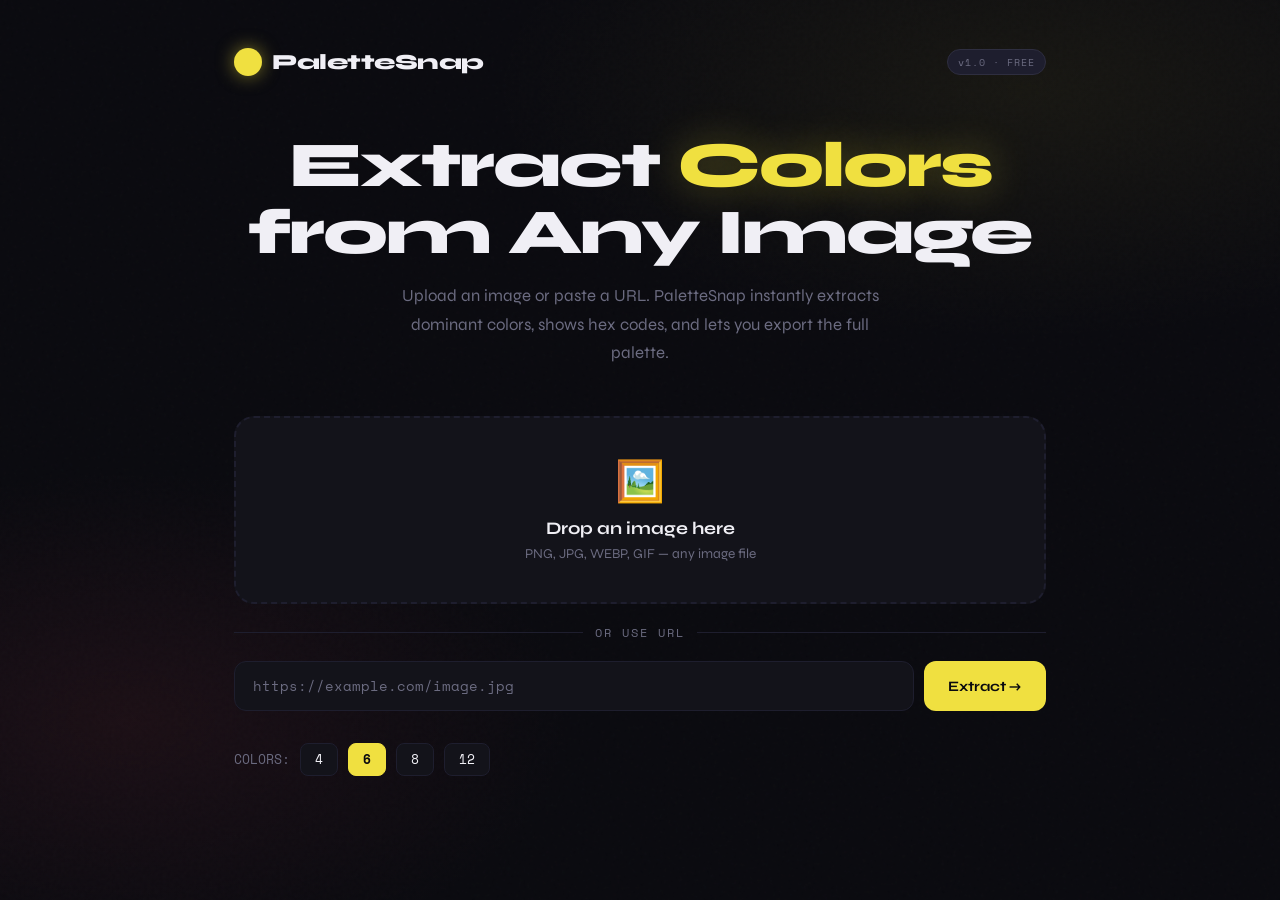
==== color-palette-extractor.html @ 1d2d79c6 "Started PaletteSnap" ====
<!DOCTYPE html>
<html lang="en">
<head>
<meta charset="UTF-8" />
<meta name="viewport" content="width=device-width, initial-scale=1.0"/>
<title>PaletteSnap — Color Palette Extractor</title>
<link href="https://fonts.googleapis.com/css2?family=Syne:wght@400;600;700;800&family=Space+Mono:wght@400;700&display=swap" rel="stylesheet"/>
<style>
  :root {
    --bg: #0a0a0f;
    --surface: #13131a;
    --border: #1e1e2e;
    --accent: #f0e040;
    --accent2: #ff4f6d;
    --text: #f0eff5;
    --muted: #6b6b80;
    --card: #18181f;
  }

  *, *::before, *::after { box-sizing: border-box; margin: 0; padding: 0; }

  body {
    background: var(--bg);
    color: var(--text);
    font-family: 'Syne', sans-serif;
    min-height: 100vh;
    overflow-x: hidden;
  }

  /* animated bg */
  body::before {
    content: '';
    position: fixed;
    inset: 0;
    background:
      radial-gradient(ellipse 60% 40% at 80% 10%, rgba(240,224,64,0.06) 0%, transparent 70%),
      radial-gradient(ellipse 50% 40% at 10% 80%, rgba(255,79,109,0.07) 0%, transparent 70%);
    pointer-events: none;
    z-index: 0;
  }

  .grain {
    position: fixed;
    inset: 0;
    background-image: url("data:image/svg+xml,%3Csvg viewBox='0 0 256 256' xmlns='http://www.w3.org/2000/svg'%3E%3Cfilter id='n'%3E%3CfeTurbulence type='fractalNoise' baseFrequency='0.9' numOctaves='4' stitchTiles='stitch'/%3E%3C/filter%3E%3Crect width='100%25' height='100%25' filter='url(%23n)' opacity='0.04'/%3E%3C/svg%3E");
    pointer-events: none;
    z-index: 1;
    opacity: 0.5;
  }

  .wrapper {
    position: relative;
    z-index: 2;
    max-width: 860px;
    margin: 0 auto;
    padding: 48px 24px 80px;
  }

  header {
    display: flex;
    align-items: center;
    justify-content: space-between;
    margin-bottom: 56px;
    animation: fadeDown 0.7s ease both;
  }

  .logo {
    display: flex;
    align-items: center;
    gap: 10px;
    font-size: 1.35rem;
    font-weight: 800;
    letter-spacing: -0.5px;
  }

  .logo-dot {
    width: 28px; height: 28px;
    border-radius: 50%;
    background: var(--accent);
    display: inline-block;
    box-shadow: 0 0 18px rgba(240,224,64,0.5);
    animation: pulse 2.5s ease-in-out infinite;
  }

  .badge {
    font-family: 'Space Mono', monospace;
    font-size: 0.65rem;
    background: var(--border);
    border: 1px solid #2e2e40;
    color: var(--muted);
    padding: 4px 10px;
    border-radius: 20px;
    letter-spacing: 1px;
  }

  .hero {
    text-align: center;
    margin-bottom: 48px;
    animation: fadeUp 0.8s 0.1s ease both;
  }

  .hero h1 {
    font-size: clamp(2.4rem, 6vw, 4rem);
    font-weight: 800;
    line-height: 1.05;
    letter-spacing: -2px;
    margin-bottom: 16px;
  }

  .hero h1 span {
    color: var(--accent);
    text-shadow: 0 0 40px rgba(240,224,64,0.3);
  }

  .hero p {
    color: var(--muted);
    font-size: 1.05rem;
    max-width: 500px;
    margin: 0 auto;
    line-height: 1.7;
    font-weight: 400;
  }

  /* Upload Zone */
  .upload-zone {
    background: var(--surface);
    border: 2px dashed var(--border);
    border-radius: 20px;
    padding: 40px 24px;
    text-align: center;
    cursor: pointer;
    transition: border-color 0.25s, background 0.25s, transform 0.2s;
    margin-bottom: 20px;
    animation: fadeUp 0.8s 0.2s ease both;
    position: relative;
    overflow: hidden;
  }

  .upload-zone:hover, .upload-zone.drag-over {
    border-color: var(--accent);
    background: rgba(240,224,64,0.04);
    transform: translateY(-2px);
  }

  .upload-zone input[type="file"] {
    position: absolute;
    inset: 0;
    opacity: 0;
    cursor: pointer;
    width: 100%;
    height: 100%;
  }

  .upload-icon {
    font-size: 2.5rem;
    margin-bottom: 12px;
    display: block;
  }

  .upload-zone h3 {
    font-size: 1.1rem;
    font-weight: 700;
    margin-bottom: 6px;
  }

  .upload-zone p {
    font-size: 0.85rem;
    color: var(--muted);
  }

  .divider {
    display: flex;
    align-items: center;
    gap: 12px;
    margin-bottom: 20px;
    color: var(--muted);
    font-family: 'Space Mono', monospace;
    font-size: 0.75rem;
    letter-spacing: 2px;
    animation: fadeUp 0.8s 0.25s ease both;
  }
  .divider::before, .divider::after {
    content: '';
    flex: 1;
    height: 1px;
    background: var(--border);
  }

  /* URL Input */
  .url-row {
    display: flex;
    gap: 10px;
    margin-bottom: 32px;
    animation: fadeUp 0.8s 0.3s ease both;
  }

  .url-input {
    flex: 1;
    background: var(--surface);
    border: 1px solid var(--border);
    border-radius: 12px;
    padding: 14px 18px;
    color: var(--text);
    font-family: 'Space Mono', monospace;
    font-size: 0.85rem;
    outline: none;
    transition: border-color 0.2s, box-shadow 0.2s;
  }

  .url-input::placeholder { color: var(--muted); }

  .url-input:focus {
    border-color: var(--accent);
    box-shadow: 0 0 0 3px rgba(240,224,64,0.12);
  }

  .btn-extract {
    background: var(--accent);
    color: #0a0a0f;
    border: none;
    border-radius: 12px;
    padding: 14px 24px;
    font-family: 'Syne', sans-serif;
    font-weight: 700;
    font-size: 0.9rem;
    cursor: pointer;
    transition: transform 0.15s, box-shadow 0.2s;
    white-space: nowrap;
  }

  .btn-extract:hover {
    transform: translateY(-2px);
    box-shadow: 0 8px 24px rgba(240,224,64,0.3);
  }

  .btn-extract:active { transform: translateY(0); }

  .btn-extract:disabled {
    opacity: 0.5;
    cursor: not-allowed;
    transform: none;
  }

  /* Count selector */
  .options-row {
    display: flex;
    align-items: center;
    gap: 10px;
    margin-bottom: 36px;
    flex-wrap: wrap;
    animation: fadeUp 0.8s 0.35s ease both;
  }

  .options-row label {
    font-size: 0.8rem;
    color: var(--muted);
    font-family: 'Space Mono', monospace;
  }

  .color-count-btn {
    background: var(--surface);
    border: 1px solid var(--border);
    color: var(--text);
    border-radius: 8px;
    padding: 6px 14px;
    font-family: 'Space Mono', monospace;
    font-size: 0.8rem;
    cursor: pointer;
    transition: all 0.2s;
  }

  .color-count-btn.active {
    background: var(--accent);
    border-color: var(--accent);
    color: #0a0a0f;
    font-weight: 700;
  }

  /* Preview */
  #preview-section { display: none; animation: fadeUp 0.5s ease both; }

  .preview-wrap {
    background: var(--card);
    border: 1px solid var(--border);
    border-radius: 20px;
    overflow: hidden;
    margin-bottom: 28px;
  }

  .preview-img-wrap {
    width: 100%;
    max-height: 320px;
    overflow: hidden;
    position: relative;
  }

  .preview-img-wrap img {
    width: 100%;
    height: 100%;
    object-fit: cover;
    display: block;
  }

  .preview-bar {
    display: flex;
    align-items: center;
    justify-content: space-between;
    padding: 14px 20px;
    border-top: 1px solid var(--border);
    font-size: 0.8rem;
    color: var(--muted);
    font-family: 'Space Mono', monospace;
  }

  #filename { color: var(--text); }

  /* Palette strip */
  .palette-strip {
    display: flex;
    height: 56px;
    border-radius: 16px;
    overflow: hidden;
    margin-bottom: 28px;
    box-shadow: 0 4px 24px rgba(0,0,0,0.4);
  }

  .palette-strip-color {
    flex: 1;
    transition: flex 0.3s ease;
    cursor: pointer;
    position: relative;
  }

  .palette-strip-color:hover { flex: 2; }

  /* Color cards */
  .palette-grid {
    display: grid;
    grid-template-columns: repeat(auto-fill, minmax(150px, 1fr));
    gap: 14px;
    margin-bottom: 32px;
  }

  .color-card {
    background: var(--card);
    border: 1px solid var(--border);
    border-radius: 16px;
    overflow: hidden;
    cursor: pointer;
    transition: transform 0.2s, box-shadow 0.2s;
    animation: popIn 0.4s ease both;
  }

  .color-card:hover {
    transform: translateY(-4px);
    box-shadow: 0 12px 32px rgba(0,0,0,0.4);
  }

  .color-swatch {
    height: 90px;
    width: 100%;
    position: relative;
  }

  .copy-hint {
    position: absolute;
    inset: 0;
    display: flex;
    align-items: center;
    justify-content: center;
    background: rgba(0,0,0,0.4);
    font-size: 0.7rem;
    color: #fff;
    font-family: 'Space Mono', monospace;
    opacity: 0;
    transition: opacity 0.2s;
    letter-spacing: 1px;
  }

  .color-card:hover .copy-hint { opacity: 1; }

  .color-info {
    padding: 10px 12px;
  }

  .color-hex {
    font-family: 'Space Mono', monospace;
    font-size: 0.8rem;
    font-weight: 700;
    margin-bottom: 2px;
  }

  .color-rgb {
    font-size: 0.68rem;
    color: var(--muted);
    font-family: 'Space Mono', monospace;
  }

  /* Actions */
  .actions-row {
    display: flex;
    gap: 10px;
    flex-wrap: wrap;
  }

  .btn-action {
    background: var(--surface);
    border: 1px solid var(--border);
    color: var(--text);
    border-radius: 10px;
    padding: 10px 18px;
    font-family: 'Syne', sans-serif;
    font-weight: 600;
    font-size: 0.85rem;
    cursor: pointer;
    transition: all 0.2s;
    display: flex;
    align-items: center;
    gap: 6px;
  }

  .btn-action:hover {
    border-color: var(--accent);
    color: var(--accent);
  }

  .btn-action.primary {
    background: var(--accent2);
    border-color: var(--accent2);
    color: #fff;
  }

  .btn-action.primary:hover {
    opacity: 0.85;
    color: #fff;
  }

  /* Toast */
  .toast {
    position: fixed;
    bottom: 32px;
    right: 32px;
    background: var(--accent);
    color: #0a0a0f;
    padding: 12px 20px;
    border-radius: 12px;
    font-weight: 700;
    font-size: 0.85rem;
    z-index: 9999;
    transform: translateY(80px);
    opacity: 0;
    transition: all 0.3s cubic-bezier(0.34,1.56,0.64,1);
    pointer-events: none;
  }

  .toast.show {
    transform: translateY(0);
    opacity: 1;
  }

  /* Loader */
  .loader {
    display: none;
    text-align: center;
    padding: 40px;
    animation: fadeUp 0.3s ease both;
  }

  .loader-ring {
    width: 48px;
    height: 48px;
    border: 3px solid var(--border);
    border-top-color: var(--accent);
    border-radius: 50%;
    animation: spin 0.9s linear infinite;
    margin: 0 auto 16px;
  }

  .loader p {
    color: var(--muted);
    font-size: 0.85rem;
    font-family: 'Space Mono', monospace;
  }

  /* Stats */
  .stats-row {
    display: flex;
    gap: 16px;
    margin-bottom: 24px;
    flex-wrap: wrap;
  }

  .stat {
    background: var(--card);
    border: 1px solid var(--border);
    border-radius: 12px;
    padding: 12px 18px;
  }

  .stat-label {
    font-size: 0.7rem;
    color: var(--muted);
    font-family: 'Space Mono', monospace;
    letter-spacing: 1px;
    margin-bottom: 4px;
  }

  .stat-value {
    font-size: 1.1rem;
    font-weight: 700;
  }

  /* Animations */
  @keyframes fadeDown { from { opacity:0; transform:translateY(-16px); } to { opacity:1; transform:none; } }
  @keyframes fadeUp   { from { opacity:0; transform:translateY(16px);  } to { opacity:1; transform:none; } }
  @keyframes pulse    { 0%,100%{ box-shadow: 0 0 18px rgba(240,224,64,0.5); } 50%{ box-shadow: 0 0 32px rgba(240,224,64,0.8); } }
  @keyframes spin     { to { transform: rotate(360deg); } }
  @keyframes popIn    { from { opacity:0; transform: scale(0.85); } to { opacity:1; transform: scale(1); } }

  canvas { display: none; }

  @media (max-width: 560px) {
    .url-row { flex-direction: column; }
    .palette-grid { grid-template-columns: repeat(3, 1fr); }
    .hero h1 { letter-spacing: -1px; }
  }
</style>
</head>
<body>
<div class="grain"></div>

<div class="wrapper">
  <header>
    <div class="logo">
      <span class="logo-dot"></span>
      PaletteSnap
    </div>
    <span class="badge">v1.0 · FREE</span>
  </header>

  <div class="hero">
    <h1>Extract <span>Colors</span><br/>from Any Image</h1>
    <p>Upload an image or paste a URL. PaletteSnap instantly extracts dominant colors, shows hex codes, and lets you export the full palette.</p>
  </div>

  <!-- Upload -->
  <div class="upload-zone" id="dropZone">
    <input type="file" id="fileInput" accept="image/*" />
    <span class="upload-icon">🖼️</span>
    <h3>Drop an image here</h3>
    <p>PNG, JPG, WEBP, GIF — any image file</p>
  </div>

  <div class="divider">OR USE URL</div>

  <div class="url-row">
    <input class="url-input" id="urlInput" type="text" placeholder="https://example.com/image.jpg" />
    <button class="btn-extract" id="urlBtn">Extract →</button>
  </div>

  <div class="options-row">
    <span style="font-size:0.8rem;color:var(--muted);font-family:'Space Mono',monospace;">COLORS:</span>
    <button class="color-count-btn" data-count="4">4</button>
    <button class="color-count-btn active" data-count="6">6</button>
    <button class="color-count-btn" data-count="8">8</button>
    <button class="color-count-btn" data-count="12">12</button>
  </div>

  <!-- Loader -->
  <div class="loader" id="loader">
    <div class="loader-ring"></div>
    <p>Sampling pixels...</p>
  </div>

  <!-- Results -->
  <div id="preview-section">
    <div class="preview-wrap">
      <div class="preview-img-wrap">
        <img id="previewImg" src="" alt="preview" crossorigin="anonymous"/>
      </div>
      <div class="preview-bar">
        <span id="filename">image.jpg</span>
        <span id="dimensions">—</span>
      </div>
    </div>

    <div class="stats-row" id="statsRow"></div>

    <div class="palette-strip" id="paletteStrip"></div>

    <div class="palette-grid" id="paletteGrid"></div>

    <div class="actions-row">
      <button class="btn-action" id="copyAllBtn">📋 Copy All HEX</button>
      <button class="btn-action" id="copyCssBtn">🎨 Copy CSS Variables</button>
      <button class="btn-action primary" id="downloadBtn">⬇ Download PNG Palette</button>
      <button class="btn-action" id="resetBtn">↩ New Image</button>
    </div>
  </div>
</div>

<!-- Toast -->
<div class="toast" id="toast"></div>

<canvas id="canvas"></canvas>

<script>
  let colorCount = 6;
  let currentColors = [];
  let currentImgEl = null;

  // Color count buttons
  document.querySelectorAll('.color-count-btn').forEach(btn => {
    btn.addEventListener('click', () => {
      document.querySelectorAll('.color-count-btn').forEach(b => b.classList.remove('active'));
      btn.classList.add('active');
      colorCount = parseInt(btn.dataset.count);
      if (currentImgEl) processImage(currentImgEl);
    });
  });

  // Drop zone
  const dropZone = document.getElementById('dropZone');
  dropZone.addEventListener('dragover', e => { e.preventDefault(); dropZone.classList.add('drag-over'); });
  dropZone.addEventListener('dragleave', () => dropZone.classList.remove('drag-over'));
  dropZone.addEventListener('drop', e => {
    e.preventDefault();
    dropZone.classList.remove('drag-over');
    const file = e.dataTransfer.files[0];
    if (file && file.type.startsWith('image/')) loadFile(file);
  });

  document.getElementById('fileInput').addEventListener('change', e => {
    if (e.target.files[0]) loadFile(e.target.files[0]);
  });

  document.getElementById('urlBtn').addEventListener('click', () => {
    const url = document.getElementById('urlInput').value.trim();
    if (!url) return;
    loadUrl(url);
  });

  document.getElementById('urlInput').addEventListener('keydown', e => {
    if (e.key === 'Enter') document.getElementById('urlBtn').click();
  });

  function loadFile(file) {
    const reader = new FileReader();
    reader.onload = e => {
      const img = new Image();
      img.onload = () => {
        document.getElementById('filename').textContent = file.name;
        processImage(img);
      };
      img.src = e.target.result;
      document.getElementById('previewImg').src = e.target.result;
    };
    reader.readAsDataURL(file);
  }

  function loadUrl(url) {
    showLoader(true);
    // Use a CORS proxy for cross-origin images
    const proxied = `https://corsproxy.io/?${encodeURIComponent(url)}`;
    const img = new Image();
    img.crossOrigin = 'anonymous';
    img.onload = () => {
      document.getElementById('previewImg').src = img.src;
      document.getElementById('filename').textContent = url.split('/').pop() || 'image';
      processImage(img);
      showLoader(false);
    };
    img.onerror = () => {
      showLoader(false);
      showToast('❌ Could not load image. Try uploading directly.');
    };
    img.src = proxied;
  }

  function showLoader(show) {
    document.getElementById('loader').style.display = show ? 'block' : 'none';
    document.getElementById('preview-section').style.display = show ? 'none' : 'block';
  }

  function processImage(img) {
    showLoader(true);
    currentImgEl = img;
    setTimeout(() => {
      const canvas = document.getElementById('canvas');
      const ctx = canvas.getContext('2d');
      const size = 150;
      canvas.width = size;
      canvas.height = size;
      ctx.drawImage(img, 0, 0, size, size);
      const data = ctx.getImageData(0, 0, size, size).data;
      const colors = extractColors(data, colorCount);
      currentColors = colors;
      document.getElementById('dimensions').textContent = `${img.naturalWidth || img.width} × ${img.naturalHeight || img.height}px`;
      renderPalette(colors);
      renderStats(colors);
      showLoader(false);
    }, 50);
  }

  function extractColors(data, count) {
    // Simple k-means-like quantization by sampling + clustering
    const pixels = [];
    for (let i = 0; i < data.length; i += 4) {
      const r = data[i], g = data[i+1], b = data[i+2], a = data[i+3];
      if (a < 128) continue;
      // Skip near-white and near-black to get interesting colors
      pixels.push([r, g, b]);
    }

    // Sample down
    const sample = [];
    const step = Math.max(1, Math.floor(pixels.length / 800));
    for (let i = 0; i < pixels.length; i += step) sample.push(pixels[i]);

    // Quantize into buckets
    const bucketSize = 32;
    const buckets = {};
    for (const [r,g,b] of sample) {
      const key = `${Math.floor(r/bucketSize)},${Math.floor(g/bucketSize)},${Math.floor(b/bucketSize)}`;
      if (!buckets[key]) buckets[key] = { sum: [0,0,0], count: 0 };
      buckets[key].sum[0] += r;
      buckets[key].sum[1] += g;
      buckets[key].sum[2] += b;
      buckets[key].count++;
    }

    // Sort by frequency
    const sorted = Object.values(buckets).sort((a,b) => b.count - a.count);

    // Pick diverse colors
    const result = [];
    for (const bucket of sorted) {
      if (result.length >= count) break;
      const r = Math.round(bucket.sum[0] / bucket.count);
      const g = Math.round(bucket.sum[1] / bucket.count);
      const b = Math.round(bucket.sum[2] / bucket.count);
      // Check distance from existing
      let tooClose = false;
      for (const c of result) {
        const dist = Math.sqrt((r-c[0])**2 + (g-c[1])**2 + (b-c[2])**2);
        if (dist < 55) { tooClose = true; break; }
      }
      if (!tooClose) result.push([r,g,b]);
    }

    // Fill if not enough
    let idx = 0;
    while (result.length < count && idx < sorted.length) {
      const bucket = sorted[idx++];
      const r = Math.round(bucket.sum[0] / bucket.count);
      const g = Math.round(bucket.sum[1] / bucket.count);
      const b = Math.round(bucket.sum[2] / bucket.count);
      if (!result.find(c => c[0]===r && c[1]===g && c[2]===b)) result.push([r,g,b]);
    }

    return result.slice(0, count);
  }

  function toHex([r,g,b]) {
    return '#' + [r,g,b].map(v => v.toString(16).padStart(2,'0')).join('').toUpperCase();
  }

  function getLuminance([r,g,b]) {
    return 0.299*r + 0.587*g + 0.114*b;
  }

  function renderPalette(colors) {
    // Strip
    const strip = document.getElementById('paletteStrip');
    strip.innerHTML = '';
    colors.forEach(c => {
      const div = document.createElement('div');
      div.className = 'palette-strip-color';
      div.style.background = `rgb(${c[0]},${c[1]},${c[2]})`;
      div.title = toHex(c);
      div.onclick = () => { copyText(toHex(c)); showToast(`Copied ${toHex(c)}`); };
      strip.appendChild(div);
    });

    // Grid
    const grid = document.getElementById('paletteGrid');
    grid.innerHTML = '';
    colors.forEach((c, i) => {
      const hex = toHex(c);
      const lum = getLuminance(c);
      const textColor = lum > 128 ? '#1a1a1a' : '#f0f0f0';
      const card = document.createElement('div');
      card.className = 'color-card';
      card.style.animationDelay = `${i * 0.05}s`;
      card.innerHTML = `
        <div class="color-swatch" style="background:rgb(${c[0]},${c[1]},${c[2]})">
          <div class="copy-hint" style="color:${textColor}">CLICK TO COPY</div>
        </div>
        <div class="color-info">
          <div class="color-hex">${hex}</div>
          <div class="color-rgb">rgb(${c[0]}, ${c[1]}, ${c[2]})</div>
        </div>`;
      card.onclick = () => { copyText(hex); showToast(`Copied ${hex}!`); };
      grid.appendChild(card);
    });

    document.getElementById('preview-section').style.display = 'block';
  }

  function renderStats(colors) {
    const avgLum = colors.reduce((s, c) => s + getLuminance(c), 0) / colors.length;
    const tone = avgLum > 200 ? 'Light' : avgLum > 100 ? 'Balanced' : 'Dark';
    const hues = colors.map(([r,g,b]) => {
      const max = Math.max(r,g,b), min = Math.min(r,g,b);
      if (max === min) return 0;
      const d = max - min;
      let h = max===r ? (g-b)/d + (g<b?6:0) : max===g ? (b-r)/d+2 : (r-g)/d+4;
      return h * 60;
    });
    const hueRange = Math.max(...hues) - Math.min(...hues);
    const variety = hueRange > 180 ? 'Diverse' : hueRange > 90 ? 'Varied' : 'Monochromatic';

    document.getElementById('statsRow').innerHTML = `
      <div class="stat"><div class="stat-label">COLORS</div><div class="stat-value">${colors.length}</div></div>
      <div class="stat"><div class="stat-label">TONE</div><div class="stat-value">${tone}</div></div>
      <div class="stat"><div class="stat-label">VARIETY</div><div class="stat-value">${variety}</div></div>
      <div class="stat"><div class="stat-label">AVG BRIGHTNESS</div><div class="stat-value">${Math.round(avgLum)}</div></div>
    `;
  }

  // Action buttons
  document.getElementById('copyAllBtn').onclick = () => {
    const hexList = currentColors.map(toHex).join(', ');
    copyText(hexList);
    showToast('All HEX codes copied!');
  };

  document.getElementById('copyCssBtn').onclick = () => {
    const vars = currentColors.map((c,i) => `  --color-${i+1}: ${toHex(c)};`).join('\n');
    copyText(`:root {\n${vars}\n}`);
    showToast('CSS variables copied!');
  };

  document.getElementById('downloadBtn').onclick = () => {
    const c = document.createElement('canvas');
    const cols = currentColors.length;
    const sw = 140, sh = 100;
    c.width = sw * cols;
    c.height = sh + 40;
    const ctx = c.getContext('2d');
    ctx.fillStyle = '#13131a';
    ctx.fillRect(0, 0, c.width, c.height);
    currentColors.forEach(([r,g,b], i) => {
      ctx.fillStyle = `rgb(${r},${g},${b})`;
      ctx.fillRect(i * sw, 0, sw, sh);
      ctx.fillStyle = '#f0eff5';
      ctx.font = 'bold 12px monospace';
      ctx.textAlign = 'center';
      ctx.fillText(toHex([r,g,b]), i * sw + sw/2, sh + 24);
    });
    const a = document.createElement('a');
    a.download = 'palette-snap.png';
    a.href = c.toDataURL();
    a.click();
    showToast('Palette downloaded!');
  };

  document.getElementById('resetBtn').onclick = () => {
    document.getElementById('preview-section').style.display = 'none';
    document.getElementById('urlInput').value = '';
    document.getElementById('fileInput').value = '';
    currentColors = [];
    currentImgEl = null;
  };

  function copyText(text) {
    navigator.clipboard.writeText(text).catch(() => {
      const ta = document.createElement('textarea');
      ta.value = text;
      document.body.appendChild(ta);
      ta.select();
      document.execCommand('copy');
      document.body.removeChild(ta);
    });
  }

  let toastTimer;
  function showToast(msg) {
    const toast = document.getElementById('toast');
    toast.textContent = msg;
    toast.classList.add('show');
    clearTimeout(toastTimer);
    toastTimer = setTimeout(() => toast.classList.remove('show'), 2200);
  }
</script>
</body>
</html>
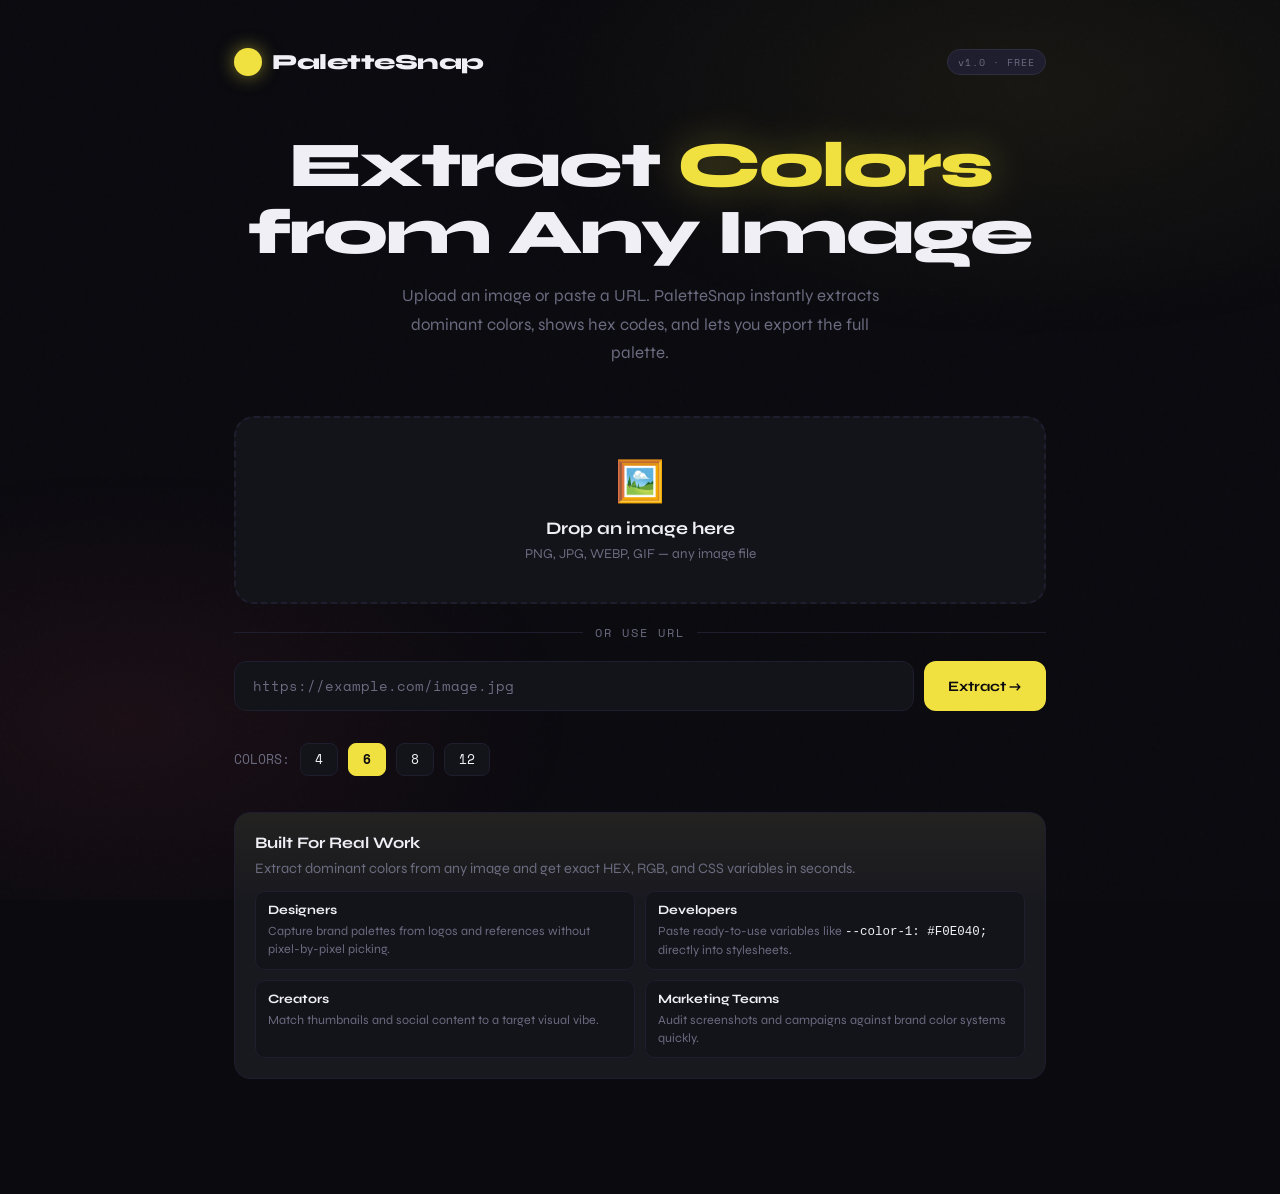
==== commit 41e784ee: "loading algorithm fixed" ====
--- a/color-palette-extractor.html
+++ b/color-palette-extractor.html
@@ -1,530 +1,11 @@
 <!DOCTYPE html>
 <html lang="en">
 <head>
-<meta charset="UTF-8" />
-<meta name="viewport" content="width=device-width, initial-scale=1.0"/>
-<title>PaletteSnap — Color Palette Extractor</title>
-<link href="https://fonts.googleapis.com/css2?family=Syne:wght@400;600;700;800&family=Space+Mono:wght@400;700&display=swap" rel="stylesheet"/>
-<style>
-  :root {
-    --bg: #0a0a0f;
-    --surface: #13131a;
-    --border: #1e1e2e;
-    --accent: #f0e040;
-    --accent2: #ff4f6d;
-    --text: #f0eff5;
-    --muted: #6b6b80;
-    --card: #18181f;
-  }
-
-  *, *::before, *::after { box-sizing: border-box; margin: 0; padding: 0; }
-
-  body {
-    background: var(--bg);
-    color: var(--text);
-    font-family: 'Syne', sans-serif;
-    min-height: 100vh;
-    overflow-x: hidden;
-  }
-
-  /* animated bg */
-  body::before {
-    content: '';
-    position: fixed;
-    inset: 0;
-    background:
-      radial-gradient(ellipse 60% 40% at 80% 10%, rgba(240,224,64,0.06) 0%, transparent 70%),
-      radial-gradient(ellipse 50% 40% at 10% 80%, rgba(255,79,109,0.07) 0%, transparent 70%);
-    pointer-events: none;
-    z-index: 0;
-  }
-
-  .grain {
-    position: fixed;
-    inset: 0;
-    background-image: url("data:image/svg+xml,%3Csvg viewBox='0 0 256 256' xmlns='http://www.w3.org/2000/svg'%3E%3Cfilter id='n'%3E%3CfeTurbulence type='fractalNoise' baseFrequency='0.9' numOctaves='4' stitchTiles='stitch'/%3E%3C/filter%3E%3Crect width='100%25' height='100%25' filter='url(%23n)' opacity='0.04'/%3E%3C/svg%3E");
-    pointer-events: none;
-    z-index: 1;
-    opacity: 0.5;
-  }
-
-  .wrapper {
-    position: relative;
-    z-index: 2;
-    max-width: 860px;
-    margin: 0 auto;
-    padding: 48px 24px 80px;
-  }
-
-  header {
-    display: flex;
-    align-items: center;
-    justify-content: space-between;
-    margin-bottom: 56px;
-    animation: fadeDown 0.7s ease both;
-  }
-
-  .logo {
-    display: flex;
-    align-items: center;
-    gap: 10px;
-    font-size: 1.35rem;
-    font-weight: 800;
-    letter-spacing: -0.5px;
-  }
-
-  .logo-dot {
-    width: 28px; height: 28px;
-    border-radius: 50%;
-    background: var(--accent);
-    display: inline-block;
-    box-shadow: 0 0 18px rgba(240,224,64,0.5);
-    animation: pulse 2.5s ease-in-out infinite;
-  }
-
-  .badge {
-    font-family: 'Space Mono', monospace;
-    font-size: 0.65rem;
-    background: var(--border);
-    border: 1px solid #2e2e40;
-    color: var(--muted);
-    padding: 4px 10px;
-    border-radius: 20px;
-    letter-spacing: 1px;
-  }
-
-  .hero {
-    text-align: center;
-    margin-bottom: 48px;
-    animation: fadeUp 0.8s 0.1s ease both;
-  }
-
-  .hero h1 {
-    font-size: clamp(2.4rem, 6vw, 4rem);
-    font-weight: 800;
-    line-height: 1.05;
-    letter-spacing: -2px;
-    margin-bottom: 16px;
-  }
-
-  .hero h1 span {
-    color: var(--accent);
-    text-shadow: 0 0 40px rgba(240,224,64,0.3);
-  }
-
-  .hero p {
-    color: var(--muted);
-    font-size: 1.05rem;
-    max-width: 500px;
-    margin: 0 auto;
-    line-height: 1.7;
-    font-weight: 400;
-  }
-
-  /* Upload Zone */
-  .upload-zone {
-    background: var(--surface);
-    border: 2px dashed var(--border);
-    border-radius: 20px;
-    padding: 40px 24px;
-    text-align: center;
-    cursor: pointer;
-    transition: border-color 0.25s, background 0.25s, transform 0.2s;
-    margin-bottom: 20px;
-    animation: fadeUp 0.8s 0.2s ease both;
-    position: relative;
-    overflow: hidden;
-  }
-
-  .upload-zone:hover, .upload-zone.drag-over {
-    border-color: var(--accent);
-    background: rgba(240,224,64,0.04);
-    transform: translateY(-2px);
-  }
-
-  .upload-zone input[type="file"] {
-    position: absolute;
-    inset: 0;
-    opacity: 0;
-    cursor: pointer;
-    width: 100%;
-    height: 100%;
-  }
-
-  .upload-icon {
-    font-size: 2.5rem;
-    margin-bottom: 12px;
-    display: block;
-  }
-
-  .upload-zone h3 {
-    font-size: 1.1rem;
-    font-weight: 700;
-    margin-bottom: 6px;
-  }
-
-  .upload-zone p {
-    font-size: 0.85rem;
-    color: var(--muted);
-  }
-
-  .divider {
-    display: flex;
-    align-items: center;
-    gap: 12px;
-    margin-bottom: 20px;
-    color: var(--muted);
-    font-family: 'Space Mono', monospace;
-    font-size: 0.75rem;
-    letter-spacing: 2px;
-    animation: fadeUp 0.8s 0.25s ease both;
-  }
-  .divider::before, .divider::after {
-    content: '';
-    flex: 1;
-    height: 1px;
-    background: var(--border);
-  }
-
-  /* URL Input */
-  .url-row {
-    display: flex;
-    gap: 10px;
-    margin-bottom: 32px;
-    animation: fadeUp 0.8s 0.3s ease both;
-  }
-
-  .url-input {
-    flex: 1;
-    background: var(--surface);
-    border: 1px solid var(--border);
-    border-radius: 12px;
-    padding: 14px 18px;
-    color: var(--text);
-    font-family: 'Space Mono', monospace;
-    font-size: 0.85rem;
-    outline: none;
-    transition: border-color 0.2s, box-shadow 0.2s;
-  }
-
-  .url-input::placeholder { color: var(--muted); }
-
-  .url-input:focus {
-    border-color: var(--accent);
-    box-shadow: 0 0 0 3px rgba(240,224,64,0.12);
-  }
-
-  .btn-extract {
-    background: var(--accent);
-    color: #0a0a0f;
-    border: none;
-    border-radius: 12px;
-    padding: 14px 24px;
-    font-family: 'Syne', sans-serif;
-    font-weight: 700;
-    font-size: 0.9rem;
-    cursor: pointer;
-    transition: transform 0.15s, box-shadow 0.2s;
-    white-space: nowrap;
-  }
-
-  .btn-extract:hover {
-    transform: translateY(-2px);
-    box-shadow: 0 8px 24px rgba(240,224,64,0.3);
-  }
-
-  .btn-extract:active { transform: translateY(0); }
-
-  .btn-extract:disabled {
-    opacity: 0.5;
-    cursor: not-allowed;
-    transform: none;
-  }
-
-  /* Count selector */
-  .options-row {
-    display: flex;
-    align-items: center;
-    gap: 10px;
-    margin-bottom: 36px;
-    flex-wrap: wrap;
-    animation: fadeUp 0.8s 0.35s ease both;
-  }
-
-  .options-row label {
-    font-size: 0.8rem;
-    color: var(--muted);
-    font-family: 'Space Mono', monospace;
-  }
-
-  .color-count-btn {
-    background: var(--surface);
-    border: 1px solid var(--border);
-    color: var(--text);
-    border-radius: 8px;
-    padding: 6px 14px;
-    font-family: 'Space Mono', monospace;
-    font-size: 0.8rem;
-    cursor: pointer;
-    transition: all 0.2s;
-  }
-
-  .color-count-btn.active {
-    background: var(--accent);
-    border-color: var(--accent);
-    color: #0a0a0f;
-    font-weight: 700;
-  }
-
-  /* Preview */
-  #preview-section { display: none; animation: fadeUp 0.5s ease both; }
-
-  .preview-wrap {
-    background: var(--card);
-    border: 1px solid var(--border);
-    border-radius: 20px;
-    overflow: hidden;
-    margin-bottom: 28px;
-  }
-
-  .preview-img-wrap {
-    width: 100%;
-    max-height: 320px;
-    overflow: hidden;
-    position: relative;
-  }
-
-  .preview-img-wrap img {
-    width: 100%;
-    height: 100%;
-    object-fit: cover;
-    display: block;
-  }
-
-  .preview-bar {
-    display: flex;
-    align-items: center;
-    justify-content: space-between;
-    padding: 14px 20px;
-    border-top: 1px solid var(--border);
-    font-size: 0.8rem;
-    color: var(--muted);
-    font-family: 'Space Mono', monospace;
-  }
-
-  #filename { color: var(--text); }
-
-  /* Palette strip */
-  .palette-strip {
-    display: flex;
-    height: 56px;
-    border-radius: 16px;
-    overflow: hidden;
-    margin-bottom: 28px;
-    box-shadow: 0 4px 24px rgba(0,0,0,0.4);
-  }
-
-  .palette-strip-color {
-    flex: 1;
-    transition: flex 0.3s ease;
-    cursor: pointer;
-    position: relative;
-  }
-
-  .palette-strip-color:hover { flex: 2; }
-
-  /* Color cards */
-  .palette-grid {
-    display: grid;
-    grid-template-columns: repeat(auto-fill, minmax(150px, 1fr));
-    gap: 14px;
-    margin-bottom: 32px;
-  }
-
-  .color-card {
-    background: var(--card);
-    border: 1px solid var(--border);
-    border-radius: 16px;
-    overflow: hidden;
-    cursor: pointer;
-    transition: transform 0.2s, box-shadow 0.2s;
-    animation: popIn 0.4s ease both;
-  }
-
-  .color-card:hover {
-    transform: translateY(-4px);
-    box-shadow: 0 12px 32px rgba(0,0,0,0.4);
-  }
-
-  .color-swatch {
-    height: 90px;
-    width: 100%;
-    position: relative;
-  }
-
-  .copy-hint {
-    position: absolute;
-    inset: 0;
-    display: flex;
-    align-items: center;
-    justify-content: center;
-    background: rgba(0,0,0,0.4);
-    font-size: 0.7rem;
-    color: #fff;
-    font-family: 'Space Mono', monospace;
-    opacity: 0;
-    transition: opacity 0.2s;
-    letter-spacing: 1px;
-  }
-
-  .color-card:hover .copy-hint { opacity: 1; }
-
-  .color-info {
-    padding: 10px 12px;
-  }
-
-  .color-hex {
-    font-family: 'Space Mono', monospace;
-    font-size: 0.8rem;
-    font-weight: 700;
-    margin-bottom: 2px;
-  }
-
-  .color-rgb {
-    font-size: 0.68rem;
-    color: var(--muted);
-    font-family: 'Space Mono', monospace;
-  }
-
-  /* Actions */
-  .actions-row {
-    display: flex;
-    gap: 10px;
-    flex-wrap: wrap;
-  }
-
-  .btn-action {
-    background: var(--surface);
-    border: 1px solid var(--border);
-    color: var(--text);
-    border-radius: 10px;
-    padding: 10px 18px;
-    font-family: 'Syne', sans-serif;
-    font-weight: 600;
-    font-size: 0.85rem;
-    cursor: pointer;
-    transition: all 0.2s;
-    display: flex;
-    align-items: center;
-    gap: 6px;
-  }
-
-  .btn-action:hover {
-    border-color: var(--accent);
-    color: var(--accent);
-  }
-
-  .btn-action.primary {
-    background: var(--accent2);
-    border-color: var(--accent2);
-    color: #fff;
-  }
-
-  .btn-action.primary:hover {
-    opacity: 0.85;
-    color: #fff;
-  }
-
-  /* Toast */
-  .toast {
-    position: fixed;
-    bottom: 32px;
-    right: 32px;
-    background: var(--accent);
-    color: #0a0a0f;
-    padding: 12px 20px;
-    border-radius: 12px;
-    font-weight: 700;
-    font-size: 0.85rem;
-    z-index: 9999;
-    transform: translateY(80px);
-    opacity: 0;
-    transition: all 0.3s cubic-bezier(0.34,1.56,0.64,1);
-    pointer-events: none;
-  }
-
-  .toast.show {
-    transform: translateY(0);
-    opacity: 1;
-  }
-
-  /* Loader */
-  .loader {
-    display: none;
-    text-align: center;
-    padding: 40px;
-    animation: fadeUp 0.3s ease both;
-  }
-
-  .loader-ring {
-    width: 48px;
-    height: 48px;
-    border: 3px solid var(--border);
-    border-top-color: var(--accent);
-    border-radius: 50%;
-    animation: spin 0.9s linear infinite;
-    margin: 0 auto 16px;
-  }
-
-  .loader p {
-    color: var(--muted);
-    font-size: 0.85rem;
-    font-family: 'Space Mono', monospace;
-  }
-
-  /* Stats */
-  .stats-row {
-    display: flex;
-    gap: 16px;
-    margin-bottom: 24px;
-    flex-wrap: wrap;
-  }
-
-  .stat {
-    background: var(--card);
-    border: 1px solid var(--border);
-    border-radius: 12px;
-    padding: 12px 18px;
-  }
-
-  .stat-label {
-    font-size: 0.7rem;
-    color: var(--muted);
-    font-family: 'Space Mono', monospace;
-    letter-spacing: 1px;
-    margin-bottom: 4px;
-  }
-
-  .stat-value {
-    font-size: 1.1rem;
-    font-weight: 700;
-  }
-
-  /* Animations */
-  @keyframes fadeDown { from { opacity:0; transform:translateY(-16px); } to { opacity:1; transform:none; } }
-  @keyframes fadeUp   { from { opacity:0; transform:translateY(16px);  } to { opacity:1; transform:none; } }
-  @keyframes pulse    { 0%,100%{ box-shadow: 0 0 18px rgba(240,224,64,0.5); } 50%{ box-shadow: 0 0 32px rgba(240,224,64,0.8); } }
-  @keyframes spin     { to { transform: rotate(360deg); } }
-  @keyframes popIn    { from { opacity:0; transform: scale(0.85); } to { opacity:1; transform: scale(1); } }
-
-  canvas { display: none; }
-
-  @media (max-width: 560px) {
-    .url-row { flex-direction: column; }
-    .palette-grid { grid-template-columns: repeat(3, 1fr); }
-    .hero h1 { letter-spacing: -1px; }
-  }
-</style>
+  <meta charset="UTF-8" />
+  <meta name="viewport" content="width=device-width, initial-scale=1.0" />
+  <title>PaletteSnap - Color Palette Extractor</title>
+  <link href="https://fonts.googleapis.com/css2?family=Syne:wght@400;600;700;800&family=Space+Mono:wght@400;700&display=swap" rel="stylesheet" />
+  <link rel="stylesheet" href="./styles/main.css" />
 </head>
 <body>
 <div class="grain"></div>
@@ -539,7 +20,7 @@
   </header>
 
   <div class="hero">
-    <h1>Extract <span>Colors</span><br/>from Any Image</h1>
+    <h1>Extract <span>Colors</span><br />from Any Image</h1>
     <p>Upload an image or paste a URL. PaletteSnap instantly extracts dominant colors, shows hex codes, and lets you export the full palette.</p>
   </div>
 
@@ -566,6 +47,17 @@
     <button class="color-count-btn" data-count="12">12</button>
   </div>
 
+  <section class="use-cases" aria-label="Who uses PaletteSnap">
+    <h2>Built For Real Work</h2>
+    <p>Extract dominant colors from any image and get exact HEX, RGB, and CSS variables in seconds.</p>
+    <div class="use-case-grid">
+      <article class="use-case-item"><strong>Designers</strong><span>Capture brand palettes from logos and references without pixel-by-pixel picking.</span></article>
+      <article class="use-case-item"><strong>Developers</strong><span>Paste ready-to-use variables like <code>--color-1: #F0E040;</code> directly into stylesheets.</span></article>
+      <article class="use-case-item"><strong>Creators</strong><span>Match thumbnails and social content to a target visual vibe.</span></article>
+      <article class="use-case-item"><strong>Marketing Teams</strong><span>Audit screenshots and campaigns against brand color systems quickly.</span></article>
+    </div>
+  </section>
+
   <!-- Loader -->
   <div class="loader" id="loader">
     <div class="loader-ring"></div>
@@ -576,7 +68,7 @@
   <div id="preview-section">
     <div class="preview-wrap">
       <div class="preview-img-wrap">
-        <img id="previewImg" src="" alt="preview" crossorigin="anonymous"/>
+        <img id="previewImg" src="" alt="preview" crossorigin="anonymous" />
       </div>
       <div class="preview-bar">
         <span id="filename">image.jpg</span>
@@ -603,295 +95,6 @@
 <div class="toast" id="toast"></div>
 
 <canvas id="canvas"></canvas>
-
-<script>
-  let colorCount = 6;
-  let currentColors = [];
-  let currentImgEl = null;
-
-  // Color count buttons
-  document.querySelectorAll('.color-count-btn').forEach(btn => {
-    btn.addEventListener('click', () => {
-      document.querySelectorAll('.color-count-btn').forEach(b => b.classList.remove('active'));
-      btn.classList.add('active');
-      colorCount = parseInt(btn.dataset.count);
-      if (currentImgEl) processImage(currentImgEl);
-    });
-  });
-
-  // Drop zone
-  const dropZone = document.getElementById('dropZone');
-  dropZone.addEventListener('dragover', e => { e.preventDefault(); dropZone.classList.add('drag-over'); });
-  dropZone.addEventListener('dragleave', () => dropZone.classList.remove('drag-over'));
-  dropZone.addEventListener('drop', e => {
-    e.preventDefault();
-    dropZone.classList.remove('drag-over');
-    const file = e.dataTransfer.files[0];
-    if (file && file.type.startsWith('image/')) loadFile(file);
-  });
-
-  document.getElementById('fileInput').addEventListener('change', e => {
-    if (e.target.files[0]) loadFile(e.target.files[0]);
-  });
-
-  document.getElementById('urlBtn').addEventListener('click', () => {
-    const url = document.getElementById('urlInput').value.trim();
-    if (!url) return;
-    loadUrl(url);
-  });
-
-  document.getElementById('urlInput').addEventListener('keydown', e => {
-    if (e.key === 'Enter') document.getElementById('urlBtn').click();
-  });
-
-  function loadFile(file) {
-    const reader = new FileReader();
-    reader.onload = e => {
-      const img = new Image();
-      img.onload = () => {
-        document.getElementById('filename').textContent = file.name;
-        processImage(img);
-      };
-      img.src = e.target.result;
-      document.getElementById('previewImg').src = e.target.result;
-    };
-    reader.readAsDataURL(file);
-  }
-
-  function loadUrl(url) {
-    showLoader(true);
-    // Use a CORS proxy for cross-origin images
-    const proxied = `https://corsproxy.io/?${encodeURIComponent(url)}`;
-    const img = new Image();
-    img.crossOrigin = 'anonymous';
-    img.onload = () => {
-      document.getElementById('previewImg').src = img.src;
-      document.getElementById('filename').textContent = url.split('/').pop() || 'image';
-      processImage(img);
-      showLoader(false);
-    };
-    img.onerror = () => {
-      showLoader(false);
-      showToast('❌ Could not load image. Try uploading directly.');
-    };
-    img.src = proxied;
-  }
-
-  function showLoader(show) {
-    document.getElementById('loader').style.display = show ? 'block' : 'none';
-    document.getElementById('preview-section').style.display = show ? 'none' : 'block';
-  }
-
-  function processImage(img) {
-    showLoader(true);
-    currentImgEl = img;
-    setTimeout(() => {
-      const canvas = document.getElementById('canvas');
-      const ctx = canvas.getContext('2d');
-      const size = 150;
-      canvas.width = size;
-      canvas.height = size;
-      ctx.drawImage(img, 0, 0, size, size);
-      const data = ctx.getImageData(0, 0, size, size).data;
-      const colors = extractColors(data, colorCount);
-      currentColors = colors;
-      document.getElementById('dimensions').textContent = `${img.naturalWidth || img.width} × ${img.naturalHeight || img.height}px`;
-      renderPalette(colors);
-      renderStats(colors);
-      showLoader(false);
-    }, 50);
-  }
-
-  function extractColors(data, count) {
-    // Simple k-means-like quantization by sampling + clustering
-    const pixels = [];
-    for (let i = 0; i < data.length; i += 4) {
-      const r = data[i], g = data[i+1], b = data[i+2], a = data[i+3];
-      if (a < 128) continue;
-      // Skip near-white and near-black to get interesting colors
-      pixels.push([r, g, b]);
-    }
-
-    // Sample down
-    const sample = [];
-    const step = Math.max(1, Math.floor(pixels.length / 800));
-    for (let i = 0; i < pixels.length; i += step) sample.push(pixels[i]);
-
-    // Quantize into buckets
-    const bucketSize = 32;
-    const buckets = {};
-    for (const [r,g,b] of sample) {
-      const key = `${Math.floor(r/bucketSize)},${Math.floor(g/bucketSize)},${Math.floor(b/bucketSize)}`;
-      if (!buckets[key]) buckets[key] = { sum: [0,0,0], count: 0 };
-      buckets[key].sum[0] += r;
-      buckets[key].sum[1] += g;
-      buckets[key].sum[2] += b;
-      buckets[key].count++;
-    }
-
-    // Sort by frequency
-    const sorted = Object.values(buckets).sort((a,b) => b.count - a.count);
-
-    // Pick diverse colors
-    const result = [];
-    for (const bucket of sorted) {
-      if (result.length >= count) break;
-      const r = Math.round(bucket.sum[0] / bucket.count);
-      const g = Math.round(bucket.sum[1] / bucket.count);
-      const b = Math.round(bucket.sum[2] / bucket.count);
-      // Check distance from existing
-      let tooClose = false;
-      for (const c of result) {
-        const dist = Math.sqrt((r-c[0])**2 + (g-c[1])**2 + (b-c[2])**2);
-        if (dist < 55) { tooClose = true; break; }
-      }
-      if (!tooClose) result.push([r,g,b]);
-    }
-
-    // Fill if not enough
-    let idx = 0;
-    while (result.length < count && idx < sorted.length) {
-      const bucket = sorted[idx++];
-      const r = Math.round(bucket.sum[0] / bucket.count);
-      const g = Math.round(bucket.sum[1] / bucket.count);
-      const b = Math.round(bucket.sum[2] / bucket.count);
-      if (!result.find(c => c[0]===r && c[1]===g && c[2]===b)) result.push([r,g,b]);
-    }
-
-    return result.slice(0, count);
-  }
-
-  function toHex([r,g,b]) {
-    return '#' + [r,g,b].map(v => v.toString(16).padStart(2,'0')).join('').toUpperCase();
-  }
-
-  function getLuminance([r,g,b]) {
-    return 0.299*r + 0.587*g + 0.114*b;
-  }
-
-  function renderPalette(colors) {
-    // Strip
-    const strip = document.getElementById('paletteStrip');
-    strip.innerHTML = '';
-    colors.forEach(c => {
-      const div = document.createElement('div');
-      div.className = 'palette-strip-color';
-      div.style.background = `rgb(${c[0]},${c[1]},${c[2]})`;
-      div.title = toHex(c);
-      div.onclick = () => { copyText(toHex(c)); showToast(`Copied ${toHex(c)}`); };
-      strip.appendChild(div);
-    });
-
-    // Grid
-    const grid = document.getElementById('paletteGrid');
-    grid.innerHTML = '';
-    colors.forEach((c, i) => {
-      const hex = toHex(c);
-      const lum = getLuminance(c);
-      const textColor = lum > 128 ? '#1a1a1a' : '#f0f0f0';
-      const card = document.createElement('div');
-      card.className = 'color-card';
-      card.style.animationDelay = `${i * 0.05}s`;
-      card.innerHTML = `
-        <div class="color-swatch" style="background:rgb(${c[0]},${c[1]},${c[2]})">
-          <div class="copy-hint" style="color:${textColor}">CLICK TO COPY</div>
-        </div>
-        <div class="color-info">
-          <div class="color-hex">${hex}</div>
-          <div class="color-rgb">rgb(${c[0]}, ${c[1]}, ${c[2]})</div>
-        </div>`;
-      card.onclick = () => { copyText(hex); showToast(`Copied ${hex}!`); };
-      grid.appendChild(card);
-    });
-
-    document.getElementById('preview-section').style.display = 'block';
-  }
-
-  function renderStats(colors) {
-    const avgLum = colors.reduce((s, c) => s + getLuminance(c), 0) / colors.length;
-    const tone = avgLum > 200 ? 'Light' : avgLum > 100 ? 'Balanced' : 'Dark';
-    const hues = colors.map(([r,g,b]) => {
-      const max = Math.max(r,g,b), min = Math.min(r,g,b);
-      if (max === min) return 0;
-      const d = max - min;
-      let h = max===r ? (g-b)/d + (g<b?6:0) : max===g ? (b-r)/d+2 : (r-g)/d+4;
-      return h * 60;
-    });
-    const hueRange = Math.max(...hues) - Math.min(...hues);
-    const variety = hueRange > 180 ? 'Diverse' : hueRange > 90 ? 'Varied' : 'Monochromatic';
-
-    document.getElementById('statsRow').innerHTML = `
-      <div class="stat"><div class="stat-label">COLORS</div><div class="stat-value">${colors.length}</div></div>
-      <div class="stat"><div class="stat-label">TONE</div><div class="stat-value">${tone}</div></div>
-      <div class="stat"><div class="stat-label">VARIETY</div><div class="stat-value">${variety}</div></div>
-      <div class="stat"><div class="stat-label">AVG BRIGHTNESS</div><div class="stat-value">${Math.round(avgLum)}</div></div>
-    `;
-  }
-
-  // Action buttons
-  document.getElementById('copyAllBtn').onclick = () => {
-    const hexList = currentColors.map(toHex).join(', ');
-    copyText(hexList);
-    showToast('All HEX codes copied!');
-  };
-
-  document.getElementById('copyCssBtn').onclick = () => {
-    const vars = currentColors.map((c,i) => `  --color-${i+1}: ${toHex(c)};`).join('\n');
-    copyText(`:root {\n${vars}\n}`);
-    showToast('CSS variables copied!');
-  };
-
-  document.getElementById('downloadBtn').onclick = () => {
-    const c = document.createElement('canvas');
-    const cols = currentColors.length;
-    const sw = 140, sh = 100;
-    c.width = sw * cols;
-    c.height = sh + 40;
-    const ctx = c.getContext('2d');
-    ctx.fillStyle = '#13131a';
-    ctx.fillRect(0, 0, c.width, c.height);
-    currentColors.forEach(([r,g,b], i) => {
-      ctx.fillStyle = `rgb(${r},${g},${b})`;
-      ctx.fillRect(i * sw, 0, sw, sh);
-      ctx.fillStyle = '#f0eff5';
-      ctx.font = 'bold 12px monospace';
-      ctx.textAlign = 'center';
-      ctx.fillText(toHex([r,g,b]), i * sw + sw/2, sh + 24);
-    });
-    const a = document.createElement('a');
-    a.download = 'palette-snap.png';
-    a.href = c.toDataURL();
-    a.click();
-    showToast('Palette downloaded!');
-  };
-
-  document.getElementById('resetBtn').onclick = () => {
-    document.getElementById('preview-section').style.display = 'none';
-    document.getElementById('urlInput').value = '';
-    document.getElementById('fileInput').value = '';
-    currentColors = [];
-    currentImgEl = null;
-  };
-
-  function copyText(text) {
-    navigator.clipboard.writeText(text).catch(() => {
-      const ta = document.createElement('textarea');
-      ta.value = text;
-      document.body.appendChild(ta);
-      ta.select();
-      document.execCommand('copy');
-      document.body.removeChild(ta);
-    });
-  }
-
-  let toastTimer;
-  function showToast(msg) {
-    const toast = document.getElementById('toast');
-    toast.textContent = msg;
-    toast.classList.add('show');
-    clearTimeout(toastTimer);
-    toastTimer = setTimeout(() => toast.classList.remove('show'), 2200);
-  }
-</script>
+<script type="module" src="./js/app.js"></script>
 </body>
 </html>
--- a/styles/main.css
+++ b/styles/main.css
@@ -0,0 +1,5 @@
+@import url('./base.css');
+@import url('./layout.css');
+@import url('./inputs.css');
+@import url('./results.css');
+@import url('./feedback.css');
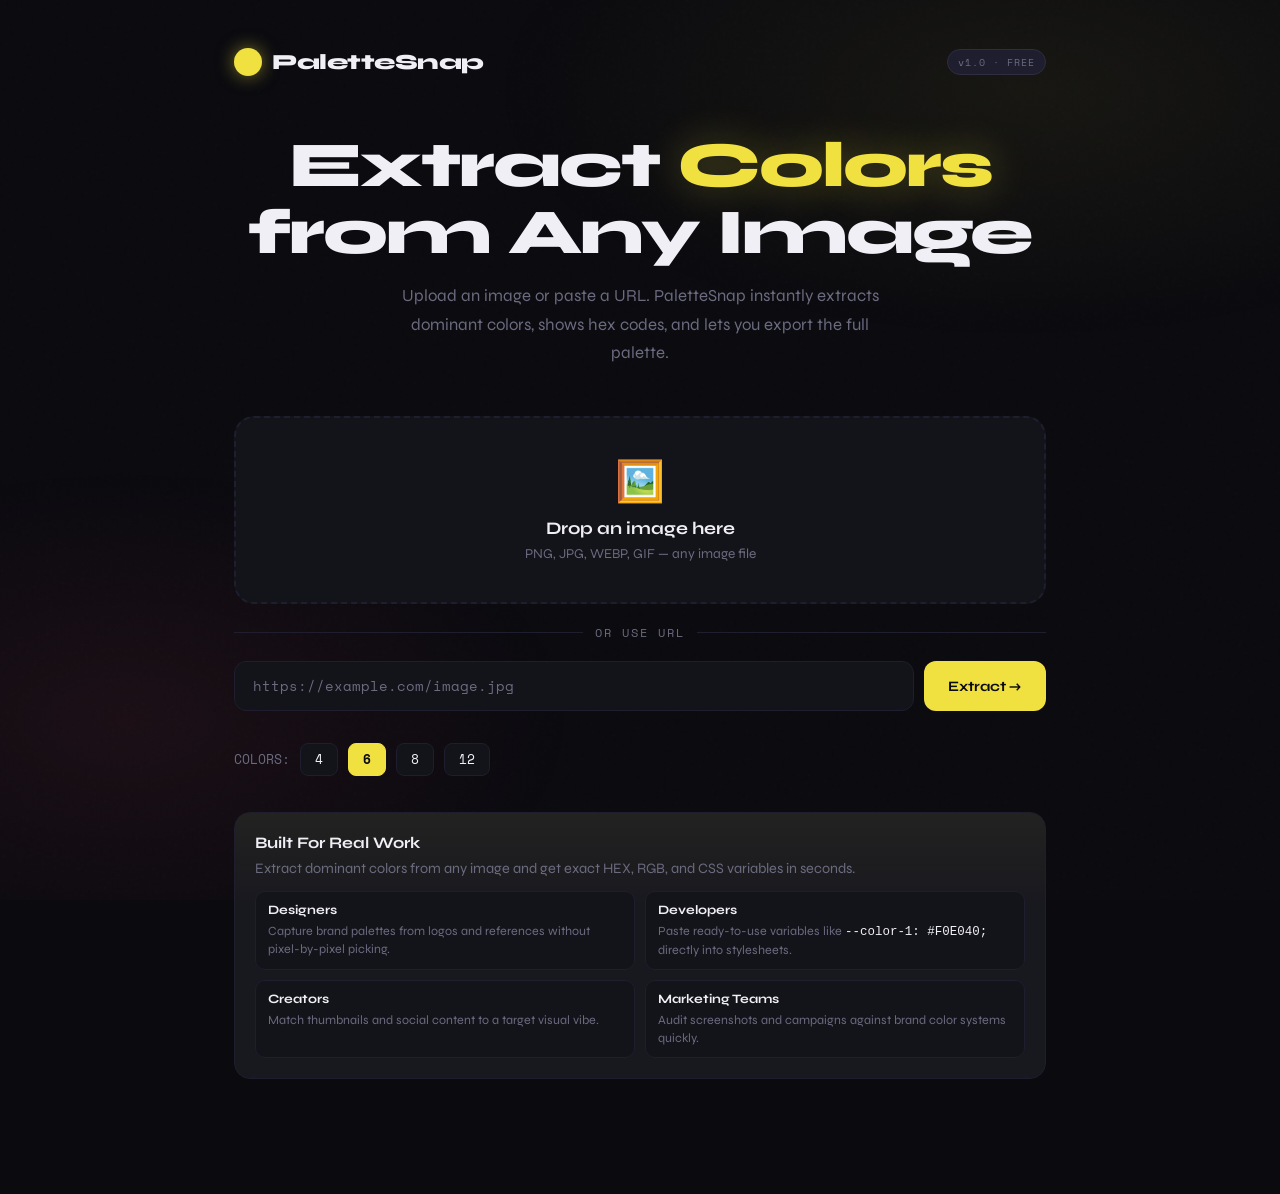
==== commit e7d00100: "accessibility contrast added" ====
--- a/color-palette-extractor.html
+++ b/color-palette-extractor.html
@@ -78,6 +78,14 @@
 
     <div class="stats-row" id="statsRow"></div>
 
+    <section class="contrast-audit" id="contrastAudit" aria-live="polite">
+      <div class="contrast-head">
+        <h3>Accessibility Audit</h3>
+        <p id="contrastSummary">Run extraction to evaluate WCAG contrast between palette pairs.</p>
+      </div>
+      <div class="contrast-grid" id="contrastGrid"></div>
+    </section>
+
     <div class="palette-strip" id="paletteStrip"></div>
 
     <div class="palette-grid" id="paletteGrid"></div>
